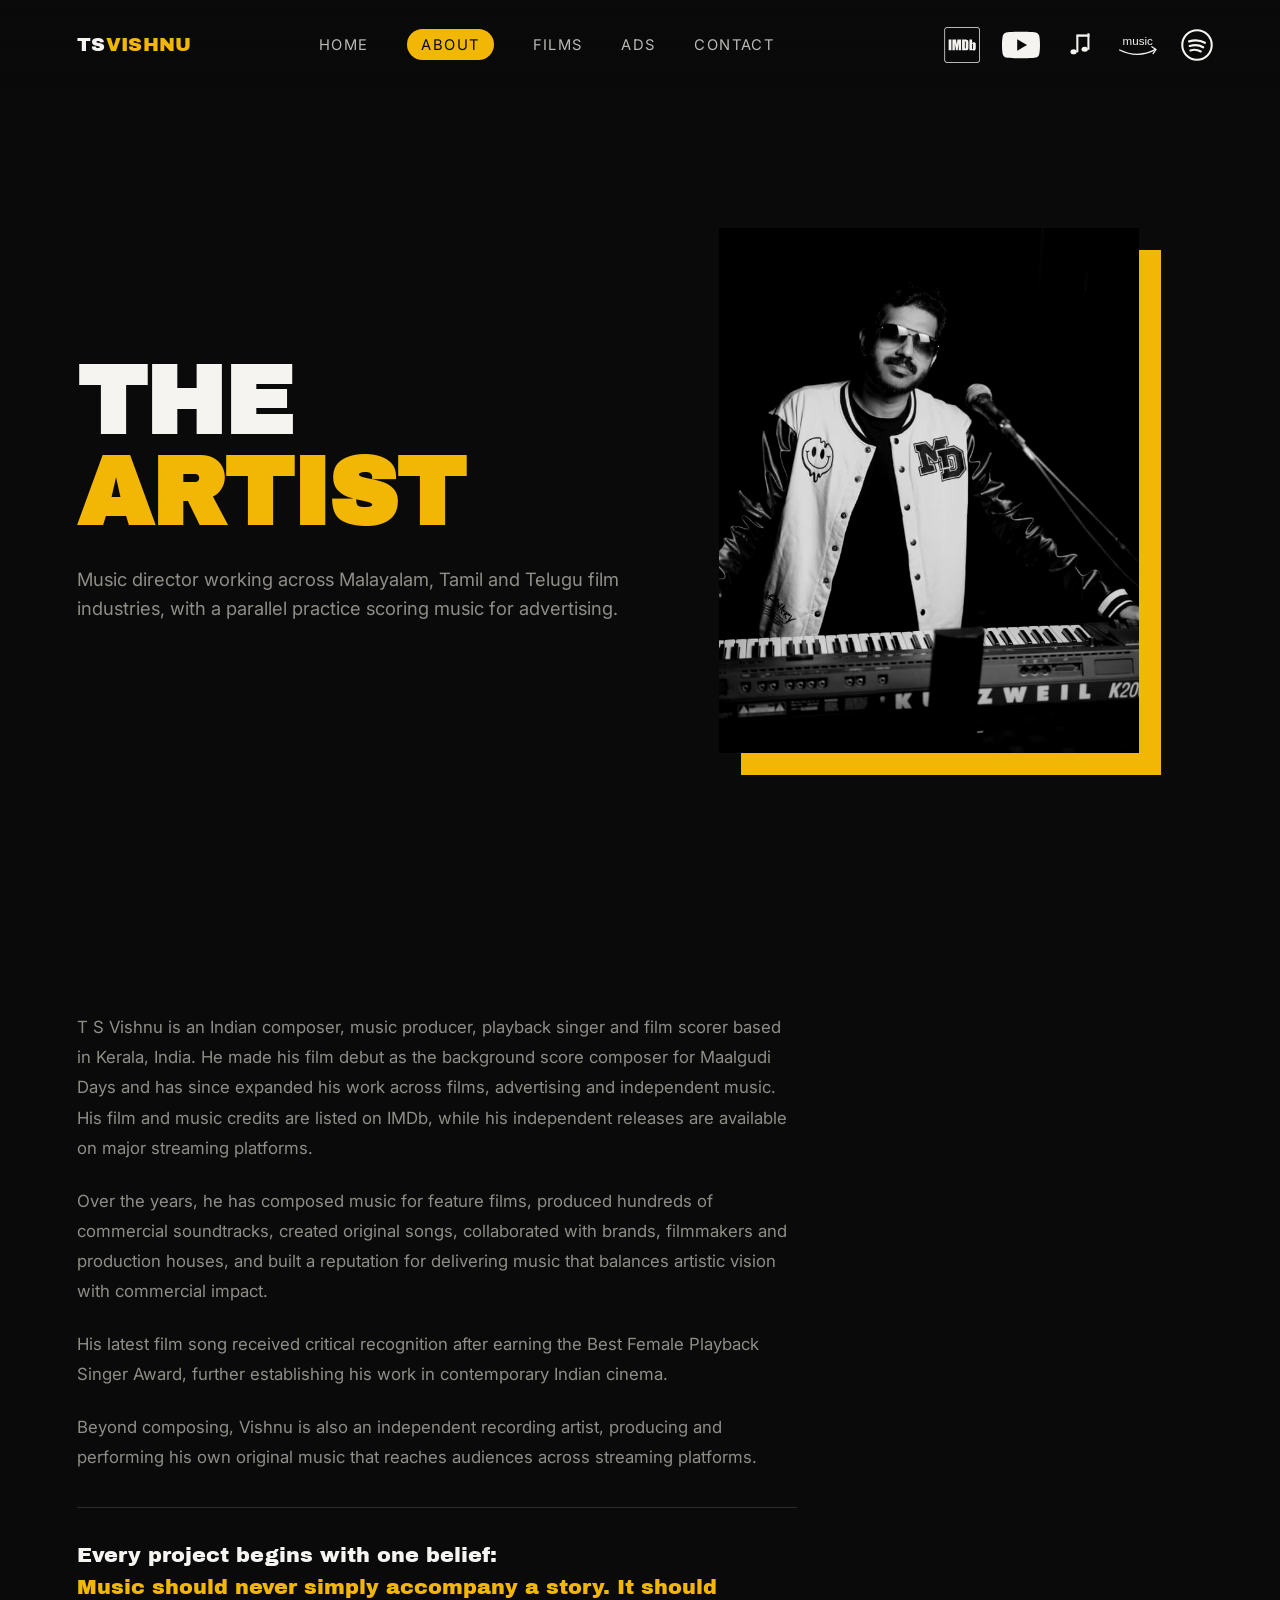
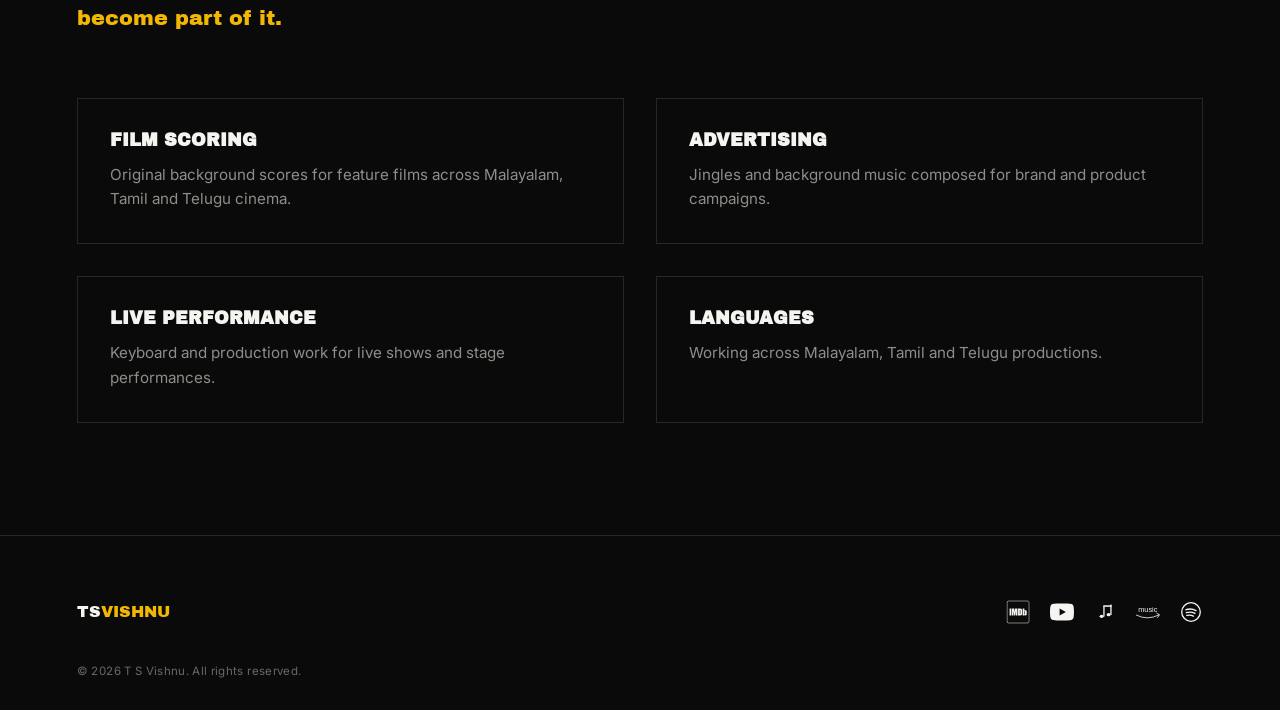
==== about.html @ fee40877 "Initial commit" ====
<!DOCTYPE html>
<html lang="en">
<head>
<meta charset="UTF-8">
<meta name="viewport" content="width=device-width, initial-scale=1.0">
<title>About — T S Vishnu</title>
<meta name="description" content="About T S Vishnu, Music Director working across Malayalam, Tamil and Telugu cinema and advertising.">
<link rel="preconnect" href="https://fonts.googleapis.com">
<link rel="preconnect" href="https://fonts.gstatic.com" crossorigin>
<link href="https://fonts.googleapis.com/css2?family=Archivo+Black&family=Inter:wght@300;400;500;600&display=swap" rel="stylesheet">
<link rel="stylesheet" href="css/style.css">
</head>
<body>

<svg style="display:none" aria-hidden="true">
  <defs>
    <symbol id="icon-imdb-mono" viewBox="0 0 32 32">
      <path fill="currentColor" d="M22.231 11.348v9.159h2.134l0.143-0.581c0.173 0.219 0.386 0.397 0.63 0.526l0.011 0.005c0.246 0.107 0.533 0.169 0.835 0.169 0.003 0 0.006 0 0.009-0h-0c0.016 0.001 0.035 0.001 0.054 0.001 0.344 0 0.662-0.111 0.921-0.299l-0.005 0.003c0.246-0.166 0.43-0.407 0.52-0.691l0.003-0.009c0.071-0.327 0.112-0.702 0.112-1.087 0-0.048-0.001-0.096-0.002-0.144l0 0.007v-2.572c0.001-0.055 0.002-0.121 0.002-0.186 0-0.315-0.016-0.626-0.048-0.932l0.003 0.038c-0.033-0.198-0.107-0.375-0.214-0.527l0.003 0.004c-0.136-0.181-0.315-0.323-0.523-0.411l-0.008-0.003c-0.23-0.091-0.496-0.144-0.775-0.144-0.015 0-0.030 0-0.045 0l0.002-0c-0.307 0.001-0.599 0.060-0.868 0.165l0.016-0.006c-0.249 0.127-0.459 0.294-0.63 0.496l-0.002 0.003v-2.986zM25.309 18.29c0.003 0.049 0.004 0.107 0.004 0.165 0 0.237-0.026 0.468-0.076 0.69l0.004-0.021c-0.041 0.118-0.236 0.177-0.379 0.177-0.007 0.001-0.016 0.001-0.024 0.001-0.114 0-0.211-0.069-0.253-0.167l-0.001-0.002c-0.052-0.185-0.081-0.397-0.081-0.616 0-0.056 0.002-0.112 0.006-0.168l-0 0.007v-2.422c-0.003-0.048-0.005-0.103-0.005-0.16 0-0.219 0.026-0.431 0.076-0.634l-0.004 0.018c0.043-0.091 0.134-0.153 0.24-0.153 0.011 0 0.021 0.001 0.032 0.002l-0.001-0c0.143 0 0.337 0.051 0.387 0.177 0.051 0.181 0.080 0.39 0.080 0.605 0 0.051-0.002 0.102-0.005 0.152l0-0.007zM18.916 20.508c0.048 0.001 0.104 0.002 0.16 0.002 0.394 0 0.78-0.034 1.154-0.1l-0.040 0.006c0.273-0.050 0.513-0.166 0.711-0.331l-0.002 0.002c0.198-0.163 0.341-0.386 0.403-0.641l0.002-0.008c0.084-0.415 0.132-0.893 0.132-1.381 0-0.093-0.002-0.185-0.005-0.277l0 0.013v-3.213c0.003-0.091 0.004-0.197 0.004-0.304 0-0.508-0.035-1.009-0.103-1.498l0.006 0.057c-0.054-0.312-0.192-0.584-0.39-0.802l0.001 0.001c-0.243-0.257-0.559-0.442-0.915-0.521l-0.012-0.002c-0.546-0.106-1.173-0.167-1.815-0.167-0.136 0-0.271 0.003-0.405 0.008l0.019-0.001h-1.772v9.159zM18.942 13.001c0.093 0.053 0.159 0.144 0.176 0.251l0 0.002c0.030 0.184 0.048 0.395 0.048 0.611 0 0.067-0.002 0.134-0.005 0.2l0-0.009v3.551c0.006 0.072 0.009 0.155 0.009 0.24 0 0.312-0.047 0.612-0.134 0.896l0.006-0.022c-0.076 0.143-0.287 0.211-0.624 0.211v-6.014c0.028-0.003 0.061-0.004 0.094-0.004 0.155 0 0.303 0.033 0.437 0.092l-0.007-0.003zM15.239 11.348v9.159h-2.066v-6.182l-0.835 6.182h-1.476l-0.869-6.047-0.008 6.047h-2.075v-9.159h3.070c0.093 0.557 0.186 1.206 0.287 1.957l0.337 2.328 0.548-4.285zM7.108 11.348v9.159h-2.37v-9.159zM28.978 1.691c0.785 0.060 1.4 0.711 1.4 1.506 0 0.001 0 0.003 0 0.004v-0 25.598c0 0.001 0 0.002 0 0.003 0 0.787-0.6 1.433-1.368 1.507l-0.006 0h-25.868c-0.74-0.067-1.322-0.658-1.375-1.395l-0-0.005v-25.809c0.049-0.754 0.646-1.355 1.395-1.408l0.005-0zM28.978 1.074h-25.817c-1.076 0.063-1.936 0.911-2.015 1.977l-0 0.007-0.001 25.851c0.054 1.063 0.881 1.917 1.927 2.013l0.008 0.001c0.016 0.002 0.034 0.003 0.052 0.003 0.001 0 0.003 0 0.004-0h25.868q0.027 0 0.054-0.003c1.089-0.109 1.932-1.018 1.936-2.125v-25.598c-0.004-1.119-0.866-2.035-1.963-2.124l-0.008-0c-0.013-0.002-0.029-0.002-0.045-0.002-0 0-0.001 0-0.001 0h0z"/>
    </symbol>
    <symbol id="icon-imdb-color" viewBox="0 0 512 512">
      <rect width="512" height="512" rx="15%" fill="#f5c518"/>
      <path d="M104 328V184H64v144zM189 184l-9 67-5-36-5-31h-50v144h34v-95l14 95h25l13-97v97h34V184zM256 328V184h62c15 0 26 11 26 25v94c0 14-11 25-26 25zm47-118l-9-1v94c5 0 9-1 10-3 2-2 2-8 2-18v-56-12l-3-4zM419 220h3c14 0 26 11 26 25v58c0 14-12 25-26 25h-3c-8 0-16-4-21-11l-2 9h-36V184h38v46c5-6 13-10 21-10zm-8 70v-34l-1-11c-1-2-4-3-6-3s-5 1-6 3v57c1 2 4 3 6 3s6-1 6-3l1-12z"/>
    </symbol>
    <symbol id="icon-youtube-mono" viewBox="0 0 90 90">
      <path fill="currentColor" d="M 88.119 23.338 c -1.035 -3.872 -4.085 -6.922 -7.957 -7.957 C 73.144 13.5 45 13.5 45 13.5 s -28.144 0 -35.162 1.881 c -3.872 1.035 -6.922 4.085 -7.957 7.957 C 0 30.356 0 45 0 45 s 0 14.644 1.881 21.662 c 1.035 3.872 4.085 6.922 7.957 7.957 C 16.856 76.5 45 76.5 45 76.5 s 28.144 0 35.162 -1.881 c 3.872 -1.035 6.922 -4.085 7.957 -7.957 C 90 59.644 90 45 90 45 S 90 30.356 88.119 23.338 z M 36 58.5 v -27 L 59.382 45 L 36 58.5 z"/>
    </symbol>
    <symbol id="icon-youtube-color" viewBox="0 0 426 299">
      <g transform="matrix(2.158273,0,0,2.158273,0,-1.925176)">
        <path d="M78.918,99.541L130.043,69.874L78.918,40.352L78.918,99.541ZM21.602,134.824C13.105,132.519 6.48,125.751 4.032,117.398C0,101.989 0,69.874 0,69.874C0,69.874 0,37.76 4.032,22.495C6.48,13.998 13.105,7.373 21.602,5.069C36.867,0.892 98.504,0.892 98.504,0.892C98.504,0.892 160.286,0.892 175.551,5.069C184.192,7.373 190.672,13.998 192.977,22.495C197.153,37.76 197.153,69.874 197.153,69.874C197.153,69.874 197.153,101.989 192.977,117.398C190.672,125.751 184.192,132.519 175.551,134.824C160.286,139 98.504,139 98.504,139C98.504,139 36.867,139 21.602,134.824Z" style="fill:rgb(238,29,58);"/>
        <path d="M78.918,99.541L130.043,69.874L78.918,40.352L78.918,99.541Z" style="fill:white;"/>
      </g>
    </symbol>
    <symbol id="icon-apple-mono" viewBox="0 0 24 24">
      <g fill="currentColor">
        <ellipse cx="8.6" cy="16.3" rx="2" ry="1.6"/>
        <ellipse cx="15.6" cy="14.7" rx="2" ry="1.6"/>
        <rect x="10.3" y="6.2" width="1.3" height="10.4"/>
        <rect x="17.3" y="4.6" width="1.3" height="10.4"/>
        <rect x="10.3" y="5.3" width="8.3" height="1.5"/>
      </g>
    </symbol>
    <symbol id="icon-apple-color" viewBox="0 0 122.88 122.88">
      <path fill="#FC3C5A" d="M18.43,0h86.02c10.18,0,18.43,8.25,18.43,18.43v86.02c0,10.18-8.25,18.43-18.43,18.43H18.43 C8.25,122.88,0,114.63,0,104.45l0-86.02C0,8.25,8.25,0,18.43,0L18.43,0z"/>
      <path fill="#ffffff" d="M47.76,86.16v-38.4c0-1.44,0.8-2.32,2.4-2.64l33.12-6.72c1.76-0.32,2.72,0.48,2.88,2.4v29.28 c0,2.4-3.6,4-10.8,4.8c-13.68,2.16-11.52,25.2,7.2,18.96c7.2-2.64,8.4-9.6,8.4-16.56V21.12c0,0,0-4.8-4.08-3.6l-40.8,8.4 c0,0-3.12,0.48-3.12,4.32v48.72c0,2.4-3.6,4-10.8,4.8c-13.68,2.16-11.52,25.2,7.2,18.96C46.56,100.08,47.76,93.12,47.76,86.16 L47.76,86.16z"/>
    </symbol>
    <symbol id="icon-amazon-mono" viewBox="55 72 295 158">
      <text x="200" y="150" font-family="Arial, Helvetica, sans-serif" font-size="90" font-weight="500" fill="currentColor" text-anchor="middle">music</text>
      <path d="M 60 190 Q 200 260 340 185" stroke="currentColor" stroke-width="10" fill="none" stroke-linecap="round"/>
      <path d="M 310 165 L 342 186 L 320 218" stroke="currentColor" stroke-width="10" fill="none" stroke-linecap="round" stroke-linejoin="round"/>
    </symbol>
    <symbol id="icon-amazon-color" viewBox="55 72 295 158">
      <text x="200" y="150" font-family="Arial, Helvetica, sans-serif" font-size="90" font-weight="500" fill="currentColor" text-anchor="middle">music</text>
      <path d="M 60 190 Q 200 260 340 185" stroke="currentColor" stroke-width="10" fill="none" stroke-linecap="round"/>
      <path d="M 310 165 L 342 186 L 320 218" stroke="currentColor" stroke-width="10" fill="none" stroke-linecap="round" stroke-linejoin="round"/>
    </symbol>
    <symbol id="icon-spotify-mono" viewBox="0 0 24 24">
      <circle cx="12" cy="12" r="9.3" fill="none" stroke="currentColor" stroke-width="1.3"/>
      <path d="M7 9.7c3.4-1 7.2-.7 10 .9" fill="none" stroke="currentColor" stroke-width="1.4" stroke-linecap="round"/>
      <path d="M7.4 12.6c2.9-.8 6.1-.6 8.5.8" fill="none" stroke="currentColor" stroke-width="1.4" stroke-linecap="round"/>
      <path d="M7.8 15.4c2.3-.6 4.7-.4 6.6.7" fill="none" stroke="currentColor" stroke-width="1.3" stroke-linecap="round"/>
    </symbol>
    <symbol id="icon-spotify-color" viewBox="0 0 301 301">
      <g transform="matrix(2.439016,0.000091,0,2.439024,-0.075613,-6.373282)">
        <g transform="matrix(1,0,0,1,-12.909062,1.089192)">
          <g transform="matrix(0.16123,-0,0,0.160487,10.853735,1.281222)">
            <g transform="matrix(6.011987,0,0,6.934419,-64.751946,-9.829593)">
              <path d="M78.984,1.68C43.918,0.469 14.361,24.208 12.974,54.705C11.58,85.203 38.882,110.903 73.945,112.115C109.012,113.327 138.561,89.588 139.955,59.089C141.342,28.592 114.046,2.888 78.984,1.68ZM105.805,82.633C105.015,83.846 103.477,84.451 101.978,84.269C101.519,84.213 101.06,84.082 100.631,83.87C92.233,79.713 83.08,77.006 73.427,75.823C63.775,74.641 54.116,75.05 44.725,77.036C42.686,77.466 40.637,76.38 40.143,74.606C39.649,72.834 40.898,71.05 42.935,70.62C53.261,68.438 63.878,67.988 74.484,69.286C85.089,70.584 95.147,73.559 104.388,78.131C106.206,79.035 106.845,81.045 105.81,82.631L105.805,82.631L105.805,82.633ZM114.157,68.127C112.861,70.208 109.866,70.985 107.472,69.859C97.645,65.237 87.005,62.201 75.849,60.837C64.692,59.473 53.506,59.842 42.594,61.929C42.002,62.04 41.415,62.06 40.846,61.989C38.865,61.747 37.17,60.464 36.716,58.661C36.129,56.348 37.814,54.059 40.474,53.549C52.536,51.24 64.901,50.832 77.225,52.336C89.543,53.842 101.303,57.196 112.164,62.307C114.563,63.433 115.451,66.034 114.157,68.12L114.157,68.127ZM123.413,51.776C122.194,53.817 119.656,54.873 117.183,54.57C116.514,54.489 115.859,54.307 115.225,54.025C103.783,48.848 91.459,45.428 78.595,43.857C65.731,42.286 52.797,42.619 40.159,44.852C36.873,45.433 33.672,43.584 33.004,40.73C32.335,37.872 34.461,35.089 37.742,34.508C51.739,32.037 66.049,31.669 80.285,33.406C94.52,35.143 108.157,38.932 120.829,44.664C123.803,46.008 124.957,49.195 123.413,51.781L123.413,51.776Z" style="fill:rgb(30,215,96);"/>
            </g>
          </g>
        </g>
      </g>
    </symbol>
  </defs>
</svg>

<nav class="nav" id="nav">
  <a href="index.html" class="nav-mark">TS<span>VISHNU</span></a>
  <button class="nav-toggle" id="navToggle" aria-label="Open menu" aria-expanded="false">
    <span></span><span></span>
  </button>
  <div class="nav-links" id="navLinks">
    <a href="index.html">Home</a>
    <a href="about.html" class="active">About</a>
    <a href="films.html">Films</a>
    <a href="ads.html">Ads</a>
    <a href="contact.html">Contact</a>
    <div class="nav-icons-mobile">
      <a href="https://www.imdb.com/name/nm7837206/" target="_blank" rel="noopener" aria-label="IMDb"><span class="nav-icon-mobile"><svg class="icon-mono"><use href="#icon-imdb-mono"></use></svg><svg class="icon-color"><use href="#icon-imdb-color"></use></svg></span></a>
      <a href="https://youtube.com/@tsvishnu?si=toAGH3RH5cCKAPoD" target="_blank" rel="noopener" aria-label="YouTube"><span class="nav-icon-mobile"><svg class="icon-mono"><use href="#icon-youtube-mono"></use></svg><svg class="icon-color"><use href="#icon-youtube-color"></use></svg></span></a>
      <a href="https://music.apple.com/us/artist/t-s-vishnu/" target="_blank" rel="noopener" aria-label="Apple Music"><span class="nav-icon-mobile"><svg class="icon-mono"><use href="#icon-apple-mono"></use></svg><svg class="icon-color"><use href="#icon-apple-color"></use></svg></span></a>
      <a href="https://music.amazon.in/artists/B083YW8L16?ref=dm_sh_kxhscRzn5YVykJP185hltFPVG&referrer=dm_sh_whatsapp" target="_blank" rel="noopener" aria-label="Amazon Music"><span class="nav-icon-mobile"><svg class="icon-mono"><use href="#icon-amazon-mono"></use></svg><svg class="icon-color" style="color:#00A8E1"><use href="#icon-amazon-color"></use></svg></span></a>
      <a href="https://open.spotify.com/artist/3puLdFfFSJvzyxQMO7criX?si=7FHL_GHdSe-FVcW8ykLTvw&utm_source=whatsapp" target="_blank" rel="noopener" aria-label="Spotify"><span class="nav-icon-mobile"><svg class="icon-mono"><use href="#icon-spotify-mono"></use></svg><svg class="icon-color"><use href="#icon-spotify-color"></use></svg></span></a>
    </div>
  </div>
  <div class="nav-icons">
    <a href="https://www.imdb.com/name/nm7837206/" target="_blank" rel="noopener" aria-label="IMDb"><span class="nav-icon"><svg class="icon-mono"><use href="#icon-imdb-mono"></use></svg><svg class="icon-color"><use href="#icon-imdb-color"></use></svg></span></a>
    <a href="https://youtube.com/@tsvishnu?si=toAGH3RH5cCKAPoD" target="_blank" rel="noopener" aria-label="YouTube"><span class="nav-icon"><svg class="icon-mono"><use href="#icon-youtube-mono"></use></svg><svg class="icon-color"><use href="#icon-youtube-color"></use></svg></span></a>
    <a href="https://music.apple.com/us/artist/t-s-vishnu/" target="_blank" rel="noopener" aria-label="Apple Music"><span class="nav-icon"><svg class="icon-mono"><use href="#icon-apple-mono"></use></svg><svg class="icon-color"><use href="#icon-apple-color"></use></svg></span></a>
    <a href="https://music.amazon.in/artists/B083YW8L16?ref=dm_sh_kxhscRzn5YVykJP185hltFPVG&referrer=dm_sh_whatsapp" target="_blank" rel="noopener" aria-label="Amazon Music"><span class="nav-icon"><svg class="icon-mono"><use href="#icon-amazon-mono"></use></svg><svg class="icon-color" style="color:#00A8E1"><use href="#icon-amazon-color"></use></svg></span></a>
    <a href="https://open.spotify.com/artist/3puLdFfFSJvzyxQMO7criX?si=7FHL_GHdSe-FVcW8ykLTvw&utm_source=whatsapp" target="_blank" rel="noopener" aria-label="Spotify"><span class="nav-icon"><svg class="icon-mono"><use href="#icon-spotify-mono"></use></svg><svg class="icon-color"><use href="#icon-spotify-color"></use></svg></span></a>
  </div>
</nav>

<!-- HERO -->
<section class="page-hero">
  <div class="page-hero-grid media-right">
    <div class="page-hero-media reveal">
      <div class="media-frame">
        <div class="media-frame-inner">
          <img src="2.jpeg" alt="T S Vishnu performing live on keyboard">
        </div>
      </div>
    </div>
    <div class="page-hero-copy reveal">
      <div class="mask-line"><h1 class="page-hero-title">The <span class="accent">Artist</span></h1></div>
      <div class="mask-line"><p class="page-hero-sub">Music director working across Malayalam, Tamil and Telugu film industries, with a parallel practice scoring music for advertising.</p></div>
    </div>
  </div>
</section>

<!-- BIO -->
<section class="section">
  <div class="bio-block reveal">
    <p>T S Vishnu is an Indian composer, music producer, playback singer and film scorer based in Kerala, India. He made his film debut as the background score composer for Maalgudi Days and has since expanded his work across films, advertising and independent music. His film and music credits are listed on IMDb, while his independent releases are available on major streaming platforms.</p>
    <p>Over the years, he has composed music for feature films, produced hundreds of commercial soundtracks, created original songs, collaborated with brands, filmmakers and production houses, and built a reputation for delivering music that balances artistic vision with commercial impact.</p>
    <p>His latest film song received critical recognition after earning the Best Female Playback Singer Award, further establishing his work in contemporary Indian cinema.</p>
    <p>Beyond composing, Vishnu is also an independent recording artist, producing and performing his own original music that reaches audiences across streaming platforms.</p>
    <p class="bio-closer">Every project begins with one belief:<br><span class="accent">Music should never simply accompany a story. It should become part of it.</span></p>
  </div>

  <div class="skills-grid">
    <div class="skill-card reveal">
      <h3>Film Scoring</h3>
      <p>Original background scores for feature films across Malayalam, Tamil and Telugu cinema.</p>
    </div>
    <div class="skill-card reveal">
      <h3>Advertising</h3>
      <p>Jingles and background music composed for brand and product campaigns.</p>
    </div>
    <div class="skill-card reveal">
      <h3>Live Performance</h3>
      <p>Keyboard and production work for live shows and stage performances.</p>
    </div>
    <div class="skill-card reveal">
      <h3>Languages</h3>
      <p>Working across Malayalam, Tamil and Telugu productions.</p>
    </div>
  </div>
</section>

<footer class="footer">
  <div class="footer-inner">
    <a href="index.html" class="footer-mark">TS<span>VISHNU</span></a>
    <div class="footer-links">
      <a href="https://www.imdb.com/name/nm7837206/" target="_blank" rel="noopener" aria-label="IMDb"><span class="footer-icon"><svg class="icon-mono"><use href="#icon-imdb-mono"></use></svg><svg class="icon-color"><use href="#icon-imdb-color"></use></svg></span></a>
      <a href="https://youtube.com/@tsvishnu?si=toAGH3RH5cCKAPoD" target="_blank" rel="noopener" aria-label="YouTube"><span class="footer-icon"><svg class="icon-mono"><use href="#icon-youtube-mono"></use></svg><svg class="icon-color"><use href="#icon-youtube-color"></use></svg></span></a>
      <a href="https://music.apple.com/us/artist/t-s-vishnu/" target="_blank" rel="noopener" aria-label="Apple Music"><span class="footer-icon"><svg class="icon-mono"><use href="#icon-apple-mono"></use></svg><svg class="icon-color"><use href="#icon-apple-color"></use></svg></span></a>
      <a href="https://music.amazon.in/artists/B083YW8L16?ref=dm_sh_kxhscRzn5YVykJP185hltFPVG&referrer=dm_sh_whatsapp" target="_blank" rel="noopener" aria-label="Amazon Music"><span class="footer-icon"><svg class="icon-mono"><use href="#icon-amazon-mono"></use></svg><svg class="icon-color" style="color:#00A8E1"><use href="#icon-amazon-color"></use></svg></span></a>
      <a href="https://open.spotify.com/artist/3puLdFfFSJvzyxQMO7criX?si=7FHL_GHdSe-FVcW8ykLTvw&utm_source=whatsapp" target="_blank" rel="noopener" aria-label="Spotify"><span class="footer-icon"><svg class="icon-mono"><use href="#icon-spotify-mono"></use></svg><svg class="icon-color"><use href="#icon-spotify-color"></use></svg></span></a>
    </div>
  </div>
  <p class="footer-copy">© 2026 T S Vishnu. All rights reserved.</p>
</footer>

<script src="js/main.js"></script>
</body>
</html>
---- css/style.css ----
:root {
  --black: #0a0a0a;
  --panel: #131313;
  --white: #f5f4f1;
  --muted: #8f8d87;
  --accent: #f2b705;
  --display: "Archivo Black", sans-serif;
  --sans: "Inter", sans-serif;
  --ease: cubic-bezier(0.22, 1, 0.36, 1);
}

* { margin: 0; padding: 0; box-sizing: border-box; }

html { scroll-behavior: smooth; }

body {
  background: var(--black);
  color: var(--white);
  font-family: var(--sans);
  font-weight: 400;
  overflow-x: hidden;
  -webkit-font-smoothing: antialiased;
}

a { color: inherit; text-decoration: none; }
ul { list-style: none; }
img { max-width: 100%; display: block; }
button { font-family: inherit; background: none; border: none; cursor: pointer; color: inherit; }
input, textarea { font-family: inherit; }

.eyebrow {
  display: block;
  font-size: 0.78rem;
  letter-spacing: 0.18em;
  text-transform: uppercase;
  color: var(--accent);
  margin-bottom: 1rem;
}

.section {
  padding: 7rem 6vw;
}
.section-title {
  font-family: var(--display);
  font-size: clamp(2.2rem, 6vw, 4rem);
  line-height: 1;
  letter-spacing: -0.01em;
  text-transform: uppercase;
  overflow-wrap: break-word;
}

/* ---------- Hero title mask-reveal (title-card unmask on load) ---------- */
.mask-line { overflow: hidden; }
.mask-line > * { transform: translateY(115%); transition: transform 0.9s var(--ease); }
.reveal.in-view .mask-line > * { transform: translateY(0); }
.mask-line:nth-of-type(1) > * { transition-delay: 0.05s; }
.mask-line:nth-of-type(2) > * { transition-delay: 0.15s; }
.mask-line:nth-of-type(3) > * { transition-delay: 0.25s; }

/* ---------- Reveal ---------- */
.reveal {
  opacity: 0;
  transform: translateY(24px);
  transition: opacity 0.8s var(--ease), transform 0.8s var(--ease);
}
.reveal.in-view { opacity: 1; transform: translateY(0); }

/* Staggered children within a revealed grid/row */
.stats > .reveal:nth-child(1) { transition-delay: 0s; }
.stats > .reveal:nth-child(2) { transition-delay: 0.1s; }
.stats > .reveal:nth-child(3) { transition-delay: 0.2s; }
.skills-grid > .reveal:nth-child(1) { transition-delay: 0s; }
.skills-grid > .reveal:nth-child(2) { transition-delay: 0.08s; }
.skills-grid > .reveal:nth-child(3) { transition-delay: 0.16s; }
.skills-grid > .reveal:nth-child(4) { transition-delay: 0.24s; }
.work-grid > .reveal:nth-child(1) { transition-delay: 0s; }
.work-grid > .reveal:nth-child(2) { transition-delay: 0.08s; }
.work-grid > .reveal:nth-child(3) { transition-delay: 0.16s; }
.work-grid > .reveal:nth-child(4) { transition-delay: 0.24s; }
.film-list > .reveal:nth-child(1) { transition-delay: 0s; }
.film-list > .reveal:nth-child(2) { transition-delay: 0.09s; }
.film-list > .reveal:nth-child(3) { transition-delay: 0.18s; }
.film-list > .reveal:nth-child(4) { transition-delay: 0.27s; }
.platform-links > .reveal:nth-child(1) { transition-delay: 0s; }
.platform-links > .reveal:nth-child(2) { transition-delay: 0.06s; }
.platform-links > .reveal:nth-child(3) { transition-delay: 0.12s; }
.platform-links > .reveal:nth-child(4) { transition-delay: 0.18s; }
.platform-links > .reveal:nth-child(5) { transition-delay: 0.24s; }
.ad-grid > .reveal:nth-child(1) { transition-delay: 0s; }
.ad-grid > .reveal:nth-child(2) { transition-delay: 0.06s; }
.ad-grid > .reveal:nth-child(3) { transition-delay: 0.12s; }
.ad-grid > .reveal:nth-child(4) { transition-delay: 0.18s; }
.ad-grid > .reveal:nth-child(5) { transition-delay: 0.24s; }
.ad-grid > .reveal:nth-child(6) { transition-delay: 0.3s; }
.ad-grid > .reveal:nth-child(7) { transition-delay: 0.36s; }
.ad-grid > .reveal:nth-child(8) { transition-delay: 0.42s; }

/* ---------- Nav ---------- */
.nav {
  position: fixed;
  top: 0; left: 0; right: 0;
  z-index: 500;
  display: flex;
  align-items: center;
  justify-content: space-between;
  padding: 1.6rem 6vw;
  background: linear-gradient(180deg, rgba(10,10,10,0.85) 0%, rgba(10,10,10,0) 100%);
  transition: background 0.4s var(--ease), padding 0.4s var(--ease), border-color 0.4s var(--ease), backdrop-filter 0.4s var(--ease);
  border-bottom: 1px solid transparent;
}
.nav.scrolled {
  padding-top: 1.1rem;
  padding-bottom: 1.1rem;
  background: rgba(10,10,10,0.72);
  backdrop-filter: blur(10px);
  -webkit-backdrop-filter: blur(10px);
  border-bottom: 1px solid rgba(245,244,241,0.1);
}
.nav-mark {
  font-family: var(--display);
  font-size: 1.2rem;
  letter-spacing: 0.02em;
}
.nav-mark span { color: var(--accent); }
.nav-links {
  display: none;
  gap: 2.4rem;
  align-items: center;
  font-size: 0.92rem;
  letter-spacing: 0.1em;
  text-transform: uppercase;
}
.nav-links a { opacity: 0.75; transition: opacity 0.3s var(--ease), color 0.3s var(--ease), background 0.3s var(--ease); position: relative; padding: 0.4rem 0; }
.nav-links a::after {
  content: "";
  position: absolute;
  left: 0; bottom: 0;
  width: 0;
  height: 1px;
  background: var(--accent);
  transition: width 0.3s var(--ease);
}
.nav-links a:hover { opacity: 1; }
.nav-links a:hover::after { width: 100%; }
.nav-links a.active {
  opacity: 1;
  color: var(--black);
  background: var(--accent);
  padding: 0.4rem 0.9rem;
  border-radius: 999px;
}
.nav-links a.active::after { display: none; }

.nav-toggle {
  display: flex;
  flex-direction: column;
  justify-content: center;
  gap: 5px;
  width: 44px;
  height: 44px;
  padding: 9px 9px;
  margin: -9px;
  z-index: 600;
}
.nav-toggle span {
  height: 1px;
  width: 100%;
  background: currentColor;
  transition: transform 0.4s var(--ease), opacity 0.4s var(--ease);
}
.nav-toggle[aria-expanded="true"] span:first-child { transform: translateY(3px) rotate(45deg); }
.nav-toggle[aria-expanded="true"] span:last-child { transform: translateY(-3px) rotate(-45deg); }

@media (min-width: 900px) {
  .nav-links { display: flex; flex: 1; justify-content: center; padding-right: clamp(0.5rem, 2vw, 2rem); }
  .nav-toggle { display: none; }
}

.nav-links.mobile-open {
  display: flex;
  position: fixed;
  inset: 0;
  flex-direction: column;
  align-items: flex-start;
  justify-content: center;
  padding: 0 8vw;
  background: var(--black);
  font-size: 1.8rem;
  gap: 1.6rem;
}
.nav-links.mobile-open a.active {
  display: inline-block;
}

/* Platform icon row, top-right of nav */
.nav-icons {
  display: none;
  align-items: center;
  gap: 1.3rem;
  margin-left: 1rem;
  margin-right: -0.8rem;
}
@media (min-width: 900px) {
  .nav-icons { display: flex; }
}
.nav-icons a {
  display: inline-flex;
  position: relative;
  color: var(--white);
  transition: transform 0.3s var(--ease);
}
.nav-icons a:hover { transform: translateY(-2px) scale(1.08); }
.nav-icon { width: 38px; height: 38px; display: inline-block; position: relative; }

/* Icon row folded into the fullscreen mobile menu */
.nav-icons-mobile {
  display: none;
}
.nav-links.mobile-open .nav-icons-mobile {
  display: flex;
  align-items: center;
  justify-content: center;
  flex-wrap: wrap;
  gap: 1.2rem;
  margin-top: 1.4rem;
  padding-top: 1.4rem;
  border-top: 1px solid rgba(245,244,241,0.15);
  max-width: 100%;
}
.nav-icons-mobile a { color: var(--white); transition: transform 0.3s var(--ease); }
.nav-icons-mobile a:hover { transform: scale(1.08); }
.nav-icon-mobile { width: 34px; height: 34px; display: inline-block; position: relative; }

/* ---------- Icon colour reveal on hover ----------
   Each icon is two stacked SVGs (mono + real-colour). CSS can't reach
   inside an SVG <use>'s cloned content, so we crossfade the whole
   <svg> elements instead — that always works since they're normal DOM nodes. */
.nav-icon svg, .nav-icon-mobile svg, .film-icon svg, .footer-icon svg, .social-icon svg {
  position: absolute;
  inset: 0;
  width: 100%;
  height: 100%;
  transition: opacity 0.25s var(--ease);
}
.nav-icon .icon-color, .nav-icon-mobile .icon-color, .film-icon .icon-color, .footer-icon .icon-color, .social-icon .icon-color { opacity: 0; }
.nav-icons a:hover .icon-mono,
.nav-icons-mobile a:hover .icon-mono,
.film-links a:hover .icon-mono,
.footer-links a:hover .icon-mono,
.social-row a:hover .icon-mono { opacity: 0; }
.nav-icons a:hover .icon-color,
.nav-icons-mobile a:hover .icon-color,
.film-links a:hover .icon-color,
.footer-links a:hover .icon-color,
.social-row a:hover .icon-color { opacity: 1; }

/* ---------- Media frame (image + offset accent block) ---------- */
.media-frame {
  position: relative;
  width: 100%;
  transition: transform 0.5s var(--ease);
}
.media-frame::before {
  content: "";
  position: absolute;
  inset: 22px -22px -22px 22px;
  background: var(--accent);
  z-index: 0;
  transition: inset 0.5s var(--ease);
}
.media-frame-inner {
  position: relative;
  z-index: 1;
  overflow: hidden;
}
.media-frame img {
  width: 100%;
  aspect-ratio: 4/5;
  object-fit: cover;
  filter: grayscale(1) contrast(1.05);
  transform: scale(1);
  transition: filter 0.6s var(--ease), transform 0.6s var(--ease);
}
.media-frame:hover img { transform: scale(1.06); }
.media-frame:hover::before { inset: 14px -14px -14px 14px; }
.media-frame-right img { object-position: right center; }

/* Home hero image regains colour on hover */
#homeHeroImg:hover {
  filter: grayscale(0) contrast(1.05) saturate(1.1);
}

/* ---------- Page hero (shared shape across pages) ---------- */
.page-hero {
  min-height: 100svh;
  display: flex;
  align-items: center;
  padding: 9rem 6vw 4rem;
}
.page-hero-grid {
  display: grid;
  gap: 3.5rem;
  width: 100%;
  align-items: center;
}
.page-hero-grid > * { min-width: 0; }
@media (min-width: 900px) {
  .page-hero-grid {
    grid-template-columns: 0.9fr 1.1fr;
    gap: 4vw;
  }
  .page-hero-grid.media-right { grid-template-columns: 1.1fr 0.9fr; }
  .page-hero-grid.media-right .page-hero-media { order: 2; }
  .page-hero-grid.media-right .page-hero-copy { order: 1; }
}
.page-hero-media { max-width: 420px; }
.ads-hero .page-hero-media { max-width: 480px; }
.page-hero-title {
  font-family: var(--display);
  font-size: clamp(2.6rem, 9vw, 6rem);
  line-height: 0.95;
  letter-spacing: -0.01em;
  text-transform: uppercase;
  overflow-wrap: break-word;
  hyphens: auto;
}
.ads-hero-title { font-size: clamp(1.9rem, 8vw, 4rem); }
@media (min-width: 900px) {
  .ads-hero-title { font-size: clamp(2.4rem, 4.4vw, 4rem); }
}
.page-hero-title .accent { color: var(--accent); }
.page-hero-sub {
  margin-top: 1.6rem;
  font-size: clamp(1rem, 1.6vw, 1.15rem);
  color: var(--muted);
  max-width: 46ch;
  line-height: 1.6;
}
.home-hero-bio {
  margin-top: 1.6rem;
  max-width: 60ch;
}
.home-hero-bio p {
  font-size: clamp(0.92rem, 1.3vw, 1.02rem);
  color: var(--muted);
  line-height: 1.7;
  margin-bottom: 1.1rem;
}
.home-hero-bio p:first-child {
  color: var(--white);
  font-family: var(--display);
  font-size: clamp(1.05rem, 1.6vw, 1.25rem);
  line-height: 1.4;
}
.home-hero-bio p:last-child { margin-bottom: 0; }
.hero-actions {
  display: flex;
  flex-wrap: wrap;
  gap: 1rem;
  margin-top: 2.4rem;
}
.btn {
  display: inline-flex;
  align-items: center;
  gap: 0.6rem;
  padding: 0.9rem 1.8rem;
  font-size: 0.82rem;
  letter-spacing: 0.08em;
  text-transform: uppercase;
  border: 1px solid rgba(245,244,241,0.3);
  transition: background 0.3s var(--ease), color 0.3s var(--ease), border-color 0.3s var(--ease), transform 0.3s var(--ease), box-shadow 0.3s var(--ease);
}
.btn:hover {
  background: var(--white);
  color: var(--black);
  border-color: var(--white);
  transform: translateY(-2px);
  box-shadow: 0 10px 24px rgba(0,0,0,0.35);
}
.btn:active { transform: translateY(0); }
.btn-solid {
  background: var(--accent);
  color: var(--black);
  border-color: var(--accent);
}
.btn-solid:hover { background: var(--white); border-color: var(--white); box-shadow: 0 10px 24px rgba(242,183,5,0.25); }

/* ---------- Stats strip ---------- */
.stats {
  border-top: 1px solid rgba(245,244,241,0.12);
  border-bottom: 1px solid rgba(245,244,241,0.12);
  display: grid;
  gap: 2.5rem;
  padding: 3.5rem 6vw;
}
@media (min-width: 560px) {
  .stats { grid-template-columns: repeat(2, 1fr); }
}
@media (min-width: 900px) {
  .stats { grid-template-columns: repeat(3, 1fr); }
}
@media (min-width: 1200px) {
  .stats { grid-template-columns: repeat(5, 1fr); }
}
.stat-num {
  font-family: var(--display);
  font-size: clamp(1.8rem, 3vw, 2.8rem);
  color: var(--accent);
  line-height: 1;
}
.stat-label {
  margin-top: 0.7rem;
  font-size: 0.85rem;
  letter-spacing: 0.03em;
  color: var(--muted);
}

/* ---------- Intro / two-col text ---------- */
.intro {
  display: grid;
  gap: 2rem;
}
@media (min-width: 800px) {
  .intro { grid-template-columns: 1fr 1fr; gap: 6vw; }
}
.intro p {
  font-size: clamp(1rem, 1.6vw, 1.2rem);
  line-height: 1.7;
  color: var(--muted);
}
.intro p + p { margin-top: 1.2rem; }
.text-link {
  display: inline-flex;
  align-items: center;
  gap: 0.5rem;
  margin-top: 1.6rem;
  font-size: 0.85rem;
  letter-spacing: 0.06em;
  text-transform: uppercase;
  color: var(--accent);
  border-bottom: 1px solid transparent;
  transition: border-color 0.3s var(--ease);
}
.text-link:hover { border-color: var(--accent); }
.text-link .arrow { display: inline-block; transition: transform 0.3s var(--ease); }
.text-link:hover .arrow { transform: translateX(4px); }

/* ---------- About page specifics ---------- */
.bio-block { max-width: 720px; }
.bio-block p { font-size: 1.05rem; line-height: 1.8; color: var(--muted); }
.bio-block p + p { margin-top: 1.4rem; }
.bio-block .bio-closer {
  margin-top: 2.2rem;
  padding-top: 2rem;
  border-top: 1px solid rgba(245,244,241,0.14);
  font-family: var(--display);
  font-size: 1.3rem;
  line-height: 1.5;
  color: var(--white);
  text-transform: none;
}
.bio-block .bio-closer .accent { color: var(--accent); }

.skills-grid {
  display: grid;
  gap: 2rem;
  margin-top: 4rem;
}
@media (min-width: 700px) {
  .skills-grid { grid-template-columns: repeat(2, 1fr); }
}
.skill-card {
  padding: 2rem;
  border: 1px solid rgba(245,244,241,0.12);
  transition: transform 0.35s var(--ease), border-color 0.35s var(--ease), background 0.35s var(--ease);
}
.skill-card:hover {
  transform: translateY(-6px);
  border-color: var(--accent);
  background: var(--panel);
}
.skill-card h3 {
  font-family: var(--display);
  font-size: 1.1rem;
  text-transform: uppercase;
  margin-bottom: 0.8rem;
}
.skill-card p { color: var(--muted); font-size: 0.95rem; line-height: 1.6; }

/* ---------- Work / Films page ---------- */
.work-grid {
  display: grid;
  gap: 1px;
  background: rgba(245,244,241,0.12);
  margin-top: 3rem;
}
@media (min-width: 700px) {
  .work-grid { grid-template-columns: repeat(2, 1fr); }
}
.work-card {
  background: var(--black);
  padding: 2.2rem;
  transition: background 0.35s var(--ease), transform 0.35s var(--ease);
  position: relative;
  z-index: 1;
}
.work-card:hover { background: var(--panel); transform: translateY(-4px); }
.work-year {
  font-family: var(--display);
  font-size: 2.1rem;
  color: var(--accent);
  line-height: 1;
}
.work-name {
  margin-top: 0.6rem;
  font-family: var(--display);
  font-size: 1.5rem;
  text-transform: uppercase;
  transition: color 0.3s var(--ease);
}
.work-card:hover .work-name { color: var(--accent); }
.work-meta {
  margin-top: 0.8rem;
  display: flex;
  gap: 1rem;
  flex-wrap: wrap;
  font-size: 0.82rem;
  color: var(--muted);
  letter-spacing: 0.03em;
  text-transform: uppercase;
}

/* ---------- Film list: poster left, links right ---------- */
.film-list {
  margin-top: 3rem;
  border-top: 1px solid rgba(245,244,241,0.12);
}
.film-row {
  display: flex;
  align-items: center;
  gap: 2rem;
  padding: 2rem 1rem;
  margin: 0 -1rem;
  border-bottom: 1px solid rgba(245,244,241,0.12);
  transition: background 0.35s var(--ease);
}
.film-row:hover { background: var(--panel); }
.film-poster { flex-shrink: 0; width: 210px; }
.film-poster-inner {
  aspect-ratio: 6/7;
  border-radius: 6px;
  overflow: hidden;
  background: linear-gradient(150deg, var(--panel), #1c1c1c);
  border: 1px solid rgba(245,244,241,0.16);
  display: flex;
  align-items: center;
  justify-content: center;
  padding: 0.6rem;
  transition: transform 0.4s var(--ease), border-color 0.4s var(--ease);
}
.film-row:hover .film-poster-inner { transform: scale(1.05); border-color: var(--accent); }
.film-poster-inner.has-poster { padding: 0; }
.film-poster-inner.has-poster img { width: 100%; height: 100%; object-fit: cover; display: block; }
.film-poster-label {
  font-family: var(--display);
  font-size: 0.78rem;
  text-align: center;
  color: var(--muted);
  letter-spacing: 0.03em;
  text-transform: uppercase;
  line-height: 1.4;
}
.film-info { flex: 1; min-width: 0; }
.film-name {
  font-family: var(--display);
  font-size: clamp(1.2rem, 2.4vw, 1.7rem);
  text-transform: uppercase;
  transition: color 0.3s var(--ease);
}
.film-row:hover .film-name { color: var(--accent); }
.film-meta {
  margin-top: 0.6rem;
  display: flex;
  gap: 1rem;
  flex-wrap: wrap;
  font-size: 0.82rem;
  color: var(--muted);
  letter-spacing: 0.03em;
  text-transform: uppercase;
}
.film-links {
  display: flex;
  align-items: center;
  gap: 1.3rem;
  flex-shrink: 0;
}
.film-links a {
  position: relative;
  display: inline-flex;
  color: var(--white);
  transition: transform 0.3s var(--ease);
}
.film-links a:hover { transform: translateY(-2px) scale(1.08); }
.film-icon { width: 34px; height: 34px; display: inline-block; position: relative; }

@media (max-width: 700px) {
  .film-row { flex-wrap: wrap; }
  .film-links { width: 100%; padding-left: calc(210px + 2rem); }
}
@media (max-width: 480px) {
  .film-row { gap: 1.2rem; }
  .film-poster { width: 150px; }
  .film-links { padding-left: 0; margin-top: 0.5rem; }
}

.ad-grid {
  margin-top: 3rem;
  display: grid;
  grid-template-columns: repeat(3, 1fr);
  gap: 2.4rem 2rem;
}
@media (max-width: 900px) {
  .ad-grid { grid-template-columns: repeat(2, 1fr); }
}
@media (max-width: 560px) {
  .ad-grid { grid-template-columns: 1fr; }
}
.ad-card { display: flex; flex-direction: column; gap: 0.9rem; }
.ad-thumb {
  position: relative;
  aspect-ratio: 16/9;
  border-radius: 8px;
  overflow: hidden;
  background: var(--panel);
  border: 1px solid rgba(245,244,241,0.14);
}
.ad-thumb img {
  width: 100%;
  height: 100%;
  object-fit: cover;
  transform: scale(1);
  transition: transform 0.5s var(--ease);
}
.ad-card:hover .ad-thumb img { transform: scale(1.06); }
.ad-play-btn {
  position: absolute;
  inset: 0;
  margin: auto;
  width: 54px;
  height: 54px;
  border-radius: 50%;
  display: flex;
  align-items: center;
  justify-content: center;
  background: rgba(10,10,10,0.55);
  border: 1px solid rgba(245,244,241,0.4);
  transition: background 0.3s var(--ease), border-color 0.3s var(--ease), transform 0.3s var(--ease);
}
.ad-card:hover .ad-play-btn { background: var(--accent); border-color: var(--accent); transform: scale(1.08); }
.ad-play-btn svg { width: 18px; height: 18px; fill: var(--white); margin-left: 2px; transition: fill 0.3s var(--ease); }
.ad-card:hover .ad-play-btn svg { fill: var(--black); }
.ad-card-name {
  font-family: var(--display);
  font-size: 1rem;
  text-transform: uppercase;
  letter-spacing: 0.02em;
  color: var(--white);
  transition: color 0.3s var(--ease);
}
.ad-card:hover .ad-card-name { color: var(--accent); }

.note {
  margin-top: 2rem;
  font-size: 0.85rem;
  color: var(--muted);
  border-left: 2px solid var(--accent);
  padding-left: 1rem;
  max-width: 60ch;
}

/* ---------- Contact page ---------- */
.contact-grid {
  display: grid;
  gap: 4rem;
}
@media (min-width: 900px) {
  .contact-grid { grid-template-columns: 1fr 1fr; gap: 6vw; }
}
.contact-form-box {
  max-width: 560px;
  width: 100%;
}
.contact-form {
  display: flex;
  flex-direction: column;
  gap: 2rem;
}
.field { position: relative; }
.field input, .field textarea {
  width: 100%;
  background: transparent;
  border: none;
  border-bottom: 1px solid rgba(245,244,241,0.25);
  padding: 0.6rem 0;
  font-size: 1rem;
  color: var(--white);
  outline: none;
  resize: none;
  transition: border-color 0.3s var(--ease);
}
.field input:focus, .field textarea:focus { border-color: var(--accent); }
.field label {
  position: absolute;
  left: 0; top: 0.6rem;
  font-size: 1rem;
  color: var(--muted);
  pointer-events: none;
  transition: transform 0.3s var(--ease), font-size 0.3s var(--ease), color 0.3s var(--ease);
}
.field input:focus + label,
.field input:not(:placeholder-shown) + label,
.field textarea:focus + label,
.field textarea:not(:placeholder-shown) + label {
  transform: translateY(-1.4rem);
  font-size: 0.75rem;
  color: var(--accent);
}
.contact-direct {
  justify-self: end;
  align-self: start;
  margin-right: 1rem;
  width: 100%;
  max-width: 440px;
  background: var(--accent);
  color: var(--black);
  padding: 3rem 2.4rem;
  border-radius: 10px;
}
.contact-direct h3 {
  font-family: var(--display);
  font-size: 0.9rem;
  text-transform: uppercase;
  color: rgba(10,10,10,0.6);
  margin-bottom: 0.8rem;
  letter-spacing: 0.06em;
}
.contact-direct a {
  display: block;
  font-family: var(--display);
  font-size: clamp(1.1rem, 2.4vw, 1.5rem);
  text-transform: none;
  color: var(--black);
  margin-bottom: 2.2rem;
  border-bottom: 1px solid transparent;
  transition: color 0.3s var(--ease);
  word-break: break-word;
}
.contact-direct a:last-child { margin-bottom: 0; }
.contact-direct a:hover { color: var(--white); }

/* ---------- Platform links ---------- */
.platform-links {
  display: flex;
  flex-wrap: wrap;
  gap: 1rem;
  margin-top: 3rem;
}
.platform-link {
  display: inline-flex;
  align-items: center;
  gap: 0.7rem;
  padding: 0.85rem 1.6rem;
  font-size: 0.8rem;
  letter-spacing: 0.08em;
  text-transform: uppercase;
  border: 1px solid rgba(245,244,241,0.3);
  transition: background 0.3s var(--ease), color 0.3s var(--ease), border-color 0.3s var(--ease), transform 0.3s var(--ease), box-shadow 0.3s var(--ease);
}
.platform-link:hover {
  background: var(--white);
  color: var(--black);
  border-color: var(--white);
  transform: translateY(-3px);
  box-shadow: 0 12px 26px rgba(0,0,0,0.35);
}
.platform-icon {
  width: 34px;
  height: 34px;
  flex-shrink: 0;
  color: var(--accent);
  transition: color 0.3s var(--ease), transform 0.3s var(--ease);
}
.platform-link:hover .platform-icon { color: var(--black); transform: scale(1.12); }
.platform-link.is-primary {
  background: var(--accent);
  color: var(--black);
  border-color: var(--accent);
}
.platform-link.is-primary .platform-icon { color: var(--black); }
.platform-link.is-primary:hover { background: var(--white); border-color: var(--white); box-shadow: 0 12px 26px rgba(242,183,5,0.2); }

/* Footer icon links */
.footer-links { display: flex; align-items: center; gap: 1.2rem; }
.footer-links a {
  display: inline-flex;
  position: relative;
  color: var(--white);
  transition: transform 0.3s var(--ease);
}
.footer-links a:hover { transform: translateY(-2px); }
.footer-icon { width: 24px; height: 24px; display: inline-block; position: relative; }

/* ---------- Footer ---------- */
.footer {
  padding: 4rem 6vw 2rem;
  border-top: 1px solid rgba(245,244,241,0.12);
}
.footer-inner {
  display: flex;
  flex-wrap: wrap;
  gap: 1.5rem;
  align-items: center;
  justify-content: space-between;
}
.footer-mark { font-family: var(--display); font-size: 1rem; }
.footer-mark span { color: var(--accent); }
.footer-copy {
  margin-top: 2.5rem;
  font-size: 0.72rem;
  color: rgba(245,244,241,0.4);
  letter-spacing: 0.03em;
}

/* ---------- Large desktop cap ---------- */
@media (min-width: 1600px) {
  .nav, .page-hero, .section, .stats, .footer {
    padding-left: max(6vw, calc((100vw - 1500px) / 2));
    padding-right: max(6vw, calc((100vw - 1500px) / 2));
  }
}

/* ---------- Small phones ---------- */
@media (max-width: 380px) {
  .hero-actions { flex-direction: column; align-items: stretch; }
  .btn { justify-content: center; }
}

/* ---------- Reduced motion ---------- */
@media (prefers-reduced-motion: reduce) {
  *, *::before, *::after {
    animation-duration: 0.001ms !important;
    transition-duration: 0.001ms !important;
    scroll-behavior: auto !important;
  }
  .reveal { opacity: 1; transform: none; }
}
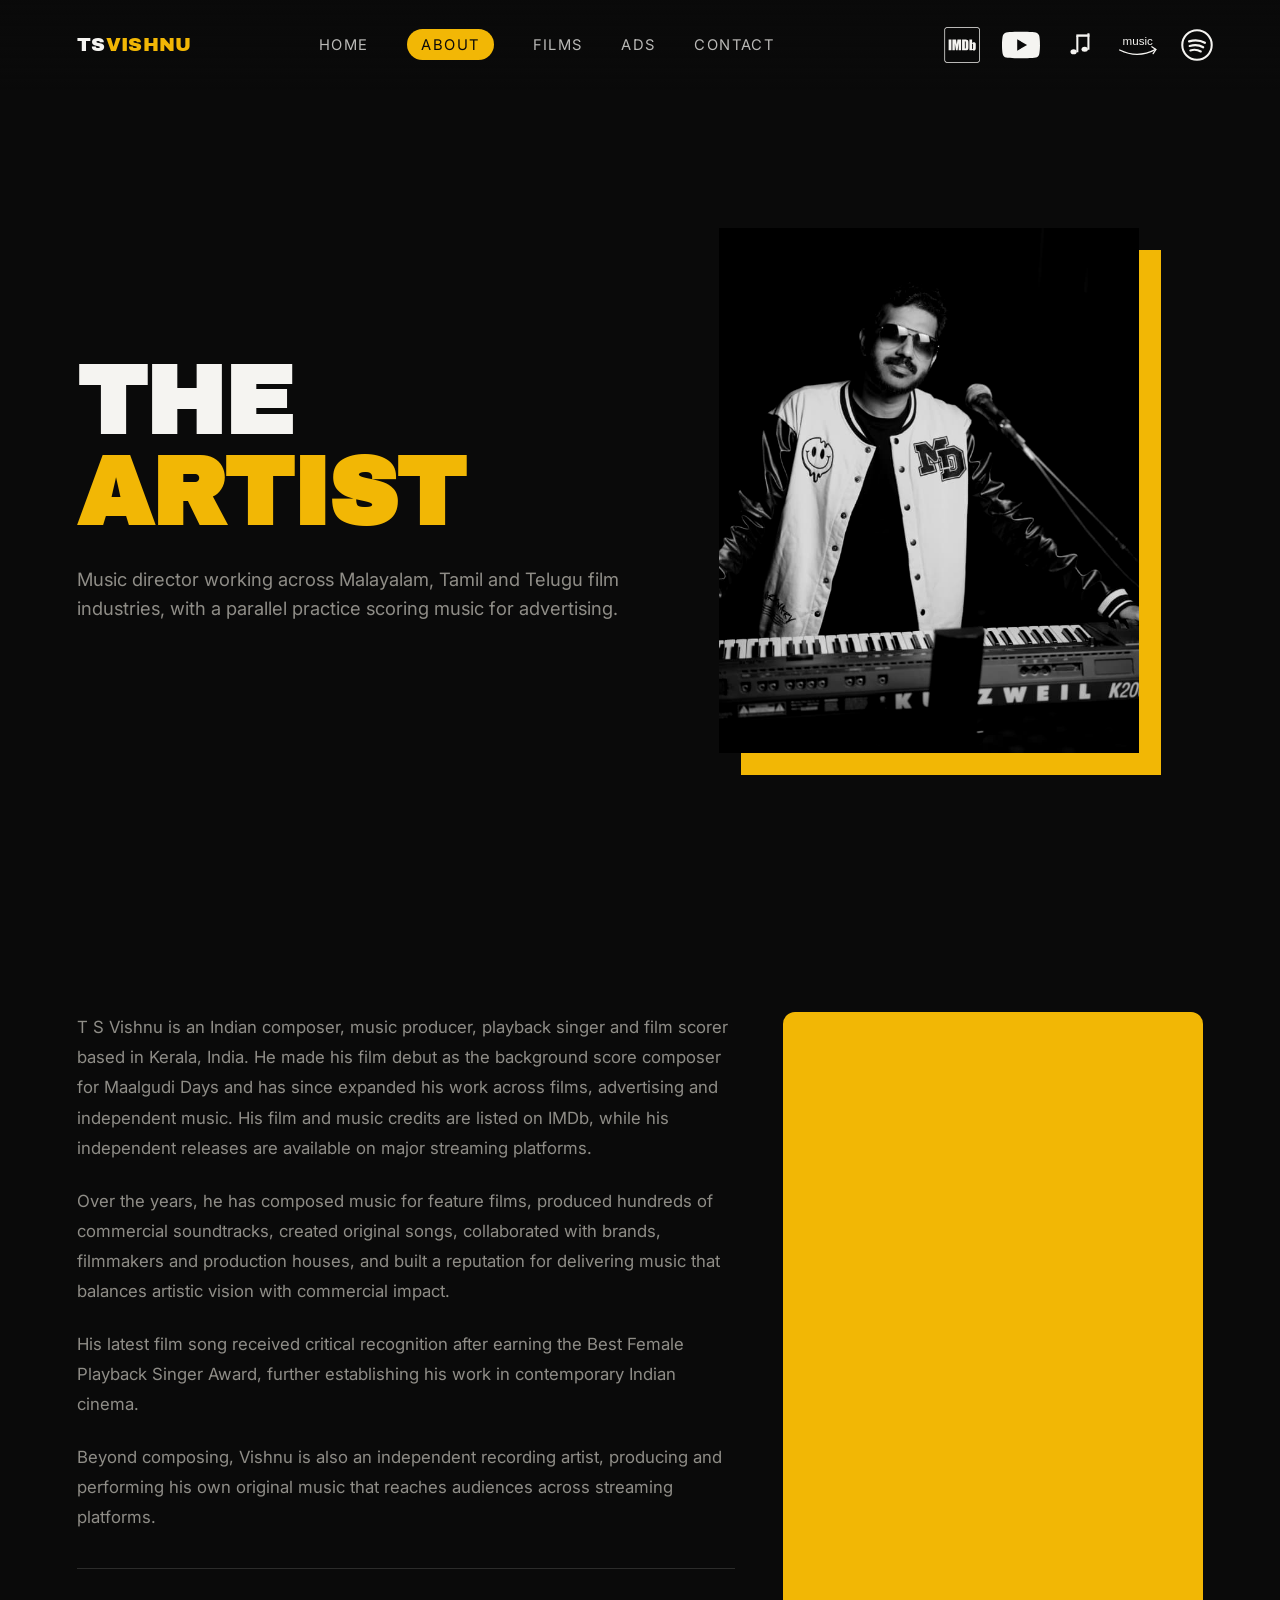
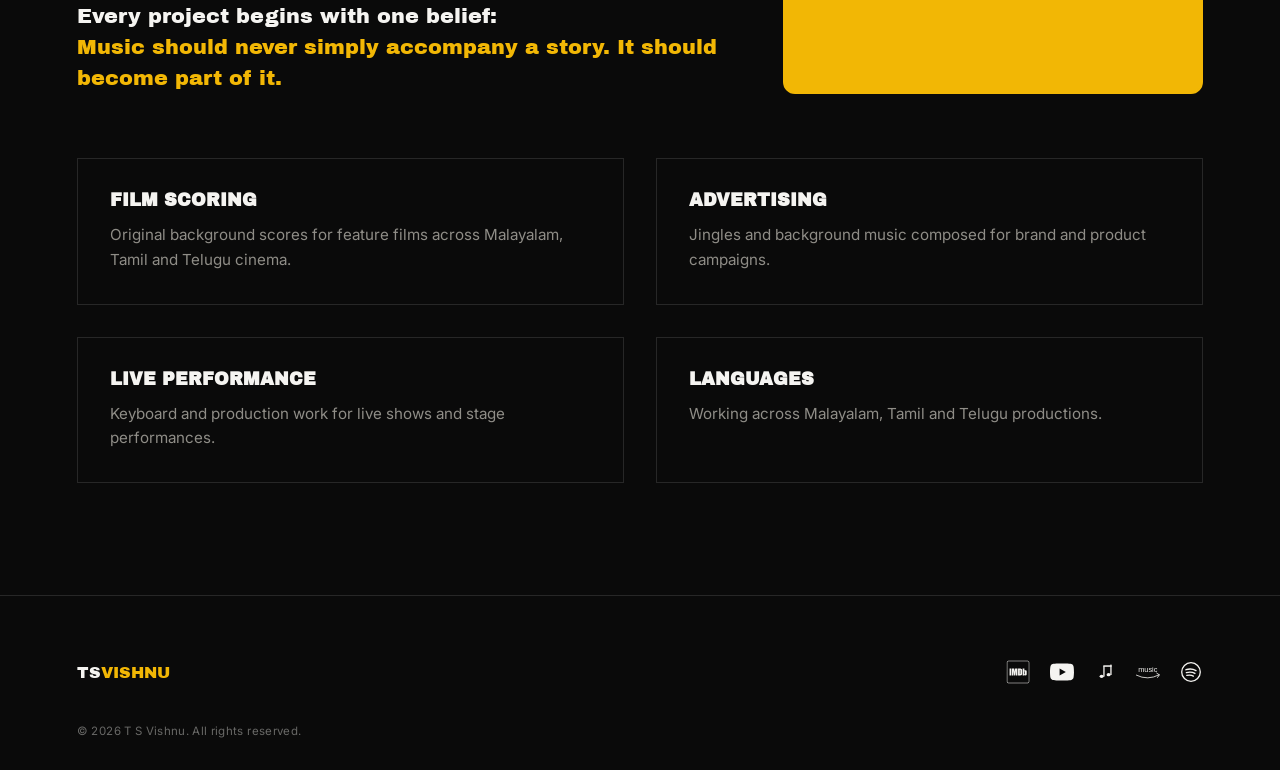
==== commit 2a9006b7: "spotify added" ====
--- a/about.html
+++ b/about.html
@@ -3,12 +3,46 @@
 <head>
 <meta charset="UTF-8">
 <meta name="viewport" content="width=device-width, initial-scale=1.0">
-<title>About — T S Vishnu</title>
-<meta name="description" content="About T S Vishnu, Music Director working across Malayalam, Tamil and Telugu cinema and advertising.">
+<title>About T S Vishnu | Composer, Music Producer &amp; Playback Singer</title>
+<meta name="description" content="Learn about T S Vishnu — Indian composer, music producer and playback singer based in Kerala. Film debut with Maalgudi Days, with credits on IMDb and major streaming platforms.">
+<meta name="keywords" content="T S Vishnu biography, Indian composer, music producer, playback singer, Kerala composer, Maalgudi Days composer, film scorer, Malayalam composer">
+<meta name="author" content="T S Vishnu">
+<meta name="robots" content="index, follow">
+<link rel="canonical" href="https://www.tsvishnu.com/about.html">
+<meta property="og:type" content="profile">
+<meta property="og:site_name" content="T S Vishnu">
+<meta property="og:title" content="About T S Vishnu | Composer, Music Producer & Playback Singer">
+<meta property="og:description" content="Indian composer, music producer and playback singer based in Kerala. Film debut with Maalgudi Days, with credits on IMDb and major streaming platforms.">
+<meta property="og:url" content="https://www.tsvishnu.com/about.html">
+<meta property="og:image" content="https://www.tsvishnu.com/2.jpeg">
+<meta name="twitter:card" content="summary_large_image">
+<meta name="twitter:title" content="About T S Vishnu | Composer, Music Producer & Playback Singer">
+<meta name="twitter:description" content="Indian composer, music producer and playback singer based in Kerala, with a film debut on Maalgudi Days.">
+<meta name="twitter:image" content="https://www.tsvishnu.com/2.jpeg">
+<link rel="icon" type="image/svg+xml" href="data:image/svg+xml,%3Csvg xmlns='http://www.w3.org/2000/svg' viewBox='0 0 100 100'%3E%3Crect width='100' height='100' rx='16' fill='%230a0a0a'/%3E%3Ctext x='50' y='64' font-family='Arial, sans-serif' font-weight='900' font-size='42' fill='%23f2b705' text-anchor='middle'%3ETS%3C/text%3E%3C/svg%3E">
 <link rel="preconnect" href="https://fonts.googleapis.com">
 <link rel="preconnect" href="https://fonts.gstatic.com" crossorigin>
 <link href="https://fonts.googleapis.com/css2?family=Archivo+Black&family=Inter:wght@300;400;500;600&display=swap" rel="stylesheet">
 <link rel="stylesheet" href="css/style.css">
+<script type="application/ld+json">
+{
+  "@context": "https://schema.org",
+  "@type": "Person",
+  "name": "T S Vishnu",
+  "url": "https://www.tsvishnu.com/about.html",
+  "image": "https://www.tsvishnu.com/2.jpeg",
+  "jobTitle": "Music Director, Composer, Music Producer and Playback Singer",
+  "description": "Indian composer, music producer, playback singer and film scorer based in Kerala, India. Made his film debut as the background score composer for Maalgudi Days.",
+  "address": { "@type": "PostalAddress", "addressRegion": "Kerala", "addressCountry": "IN" },
+  "sameAs": [
+    "https://www.imdb.com/name/nm7837206/",
+    "https://youtube.com/@tsvishnu",
+    "https://music.apple.com/us/artist/t-s-vishnu/",
+    "https://music.amazon.in/artists/B083YW8L16",
+    "https://open.spotify.com/artist/3puLdFfFSJvzyxQMO7criX"
+  ]
+}
+</script>
 </head>
 <body>
 
@@ -107,7 +141,7 @@
     <div class="page-hero-media reveal">
       <div class="media-frame">
         <div class="media-frame-inner">
-          <img src="2.jpeg" alt="T S Vishnu performing live on keyboard">
+          <img src="2.jpeg" alt="T S Vishnu, composer and music producer, performing live on keyboard">
         </div>
       </div>
     </div>
@@ -120,12 +154,17 @@
 
 <!-- BIO -->
 <section class="section">
-  <div class="bio-block reveal">
-    <p>T S Vishnu is an Indian composer, music producer, playback singer and film scorer based in Kerala, India. He made his film debut as the background score composer for Maalgudi Days and has since expanded his work across films, advertising and independent music. His film and music credits are listed on IMDb, while his independent releases are available on major streaming platforms.</p>
-    <p>Over the years, he has composed music for feature films, produced hundreds of commercial soundtracks, created original songs, collaborated with brands, filmmakers and production houses, and built a reputation for delivering music that balances artistic vision with commercial impact.</p>
-    <p>His latest film song received critical recognition after earning the Best Female Playback Singer Award, further establishing his work in contemporary Indian cinema.</p>
-    <p>Beyond composing, Vishnu is also an independent recording artist, producing and performing his own original music that reaches audiences across streaming platforms.</p>
-    <p class="bio-closer">Every project begins with one belief:<br><span class="accent">Music should never simply accompany a story. It should become part of it.</span></p>
+  <div class="bio-grid">
+    <div class="bio-block reveal">
+      <p>T S Vishnu is an Indian composer, music producer, playback singer and film scorer based in Kerala, India. He made his film debut as the background score composer for Maalgudi Days and has since expanded his work across films, advertising and independent music. His film and music credits are listed on IMDb, while his independent releases are available on major streaming platforms.</p>
+      <p>Over the years, he has composed music for feature films, produced hundreds of commercial soundtracks, created original songs, collaborated with brands, filmmakers and production houses, and built a reputation for delivering music that balances artistic vision with commercial impact.</p>
+      <p>His latest film song received critical recognition after earning the Best Female Playback Singer Award, further establishing his work in contemporary Indian cinema.</p>
+      <p>Beyond composing, Vishnu is also an independent recording artist, producing and performing his own original music that reaches audiences across streaming platforms.</p>
+      <p class="bio-closer">Every project begins with one belief:<br><span class="accent">Music should never simply accompany a story. It should become part of it.</span></p>
+    </div>
+    <div class="spotify-embed reveal">
+      <iframe src="https://open.spotify.com/embed/artist/3puLdFfFSJvzyxQMO7criX?utm_source=generator&theme=0" width="100%" height="100%" frameborder="0" allow="autoplay; clipboard-write; encrypted-media; fullscreen; picture-in-picture" loading="lazy" title="T S Vishnu on Spotify"></iframe>
+    </div>
   </div>
 
   <div class="skills-grid">
--- a/css/style.css
+++ b/css/style.css
@@ -336,6 +336,7 @@
   max-width: 46ch;
   line-height: 1.6;
 }
+.spotify-embed iframe { display: block; border: 0; width: 100%; height: 100%; }
 .home-hero-bio {
   margin-top: 1.6rem;
   max-width: 60ch;
@@ -446,6 +447,21 @@
 .text-link:hover .arrow { transform: translateX(4px); }
 
 /* ---------- About page specifics ---------- */
+.bio-grid {
+  display: grid;
+  gap: 2.5rem;
+  align-items: stretch;
+}
+@media (min-width: 900px) {
+  .bio-grid { grid-template-columns: 1fr 420px; gap: 3rem; }
+}
+.spotify-embed {
+  border-radius: 12px;
+  overflow: hidden;
+  background: var(--accent);
+  border: 2px solid var(--accent);
+  min-height: 352px;
+}
 .bio-block { max-width: 720px; }
 .bio-block p { font-size: 1.05rem; line-height: 1.8; color: var(--muted); }
 .bio-block p + p { margin-top: 1.4rem; }
@@ -695,52 +711,62 @@
   flex-direction: column;
   gap: 2rem;
 }
-.field { position: relative; }
-.field input, .field textarea {
+.field-group-label {
+  font-family: var(--display);
+  font-size: 1.05rem;
+  color: var(--white);
+  text-transform: none;
+}
+.field-row {
+  display: grid;
+  grid-template-columns: 1fr;
+  gap: 1.6rem;
+}
+@media (min-width: 560px) {
+  .field-row { grid-template-columns: 1fr 1fr; }
+}
+.field-boxed label {
+  display: block;
+  font-size: 0.95rem;
+  color: var(--white);
+  margin-bottom: 0.5rem;
+}
+.field-boxed .req {
+  font-size: 0.85rem;
+  color: var(--muted);
+  font-weight: 400;
+}
+.field-boxed input,
+.field-boxed textarea {
   width: 100%;
-  background: transparent;
-  border: none;
-  border-bottom: 1px solid rgba(245,244,241,0.25);
-  padding: 0.6rem 0;
+  background: #c9c7c0;
+  border: 1px solid rgba(10,10,10,0.15);
+  border-radius: 2px;
+  padding: 0.85rem 1rem;
   font-size: 1rem;
-  color: var(--white);
+  font-family: var(--sans);
+  color: var(--black);
   outline: none;
-  resize: none;
-  transition: border-color 0.3s var(--ease);
-}
-.field input:focus, .field textarea:focus { border-color: var(--accent); }
-.field label {
-  position: absolute;
-  left: 0; top: 0.6rem;
-  font-size: 1rem;
-  color: var(--muted);
-  pointer-events: none;
-  transition: transform 0.3s var(--ease), font-size 0.3s var(--ease), color 0.3s var(--ease);
-}
-.field input:focus + label,
-.field input:not(:placeholder-shown) + label,
-.field textarea:focus + label,
-.field textarea:not(:placeholder-shown) + label {
-  transform: translateY(-1.4rem);
-  font-size: 0.75rem;
-  color: var(--accent);
-}
-.contact-direct {
-  justify-self: end;
-  align-self: start;
-  margin-right: 1rem;
-  width: 100%;
-  max-width: 440px;
-  background: var(--accent);
-  color: var(--black);
-  padding: 3rem 2.4rem;
-  border-radius: 10px;
+  resize: vertical;
+  transition: border-color 0.3s var(--ease), box-shadow 0.3s var(--ease);
+}
+.field-boxed input:focus,
+.field-boxed textarea:focus {
+  border-color: var(--accent);
+  box-shadow: 0 0 0 2px rgba(242,183,5,0.25);
+}
+.contact-intro {
+  font-size: 1.05rem;
+  color: var(--muted);
+  line-height: 1.7;
+  margin-bottom: 2rem;
+  max-width: 40ch;
 }
 .contact-direct h3 {
   font-family: var(--display);
   font-size: 0.9rem;
   text-transform: uppercase;
-  color: rgba(10,10,10,0.6);
+  color: var(--muted);
   margin-bottom: 0.8rem;
   letter-spacing: 0.06em;
 }
@@ -749,7 +775,7 @@
   font-family: var(--display);
   font-size: clamp(1.1rem, 2.4vw, 1.5rem);
   text-transform: none;
-  color: var(--black);
+  color: var(--accent);
   margin-bottom: 2.2rem;
   border-bottom: 1px solid transparent;
   transition: color 0.3s var(--ease);
